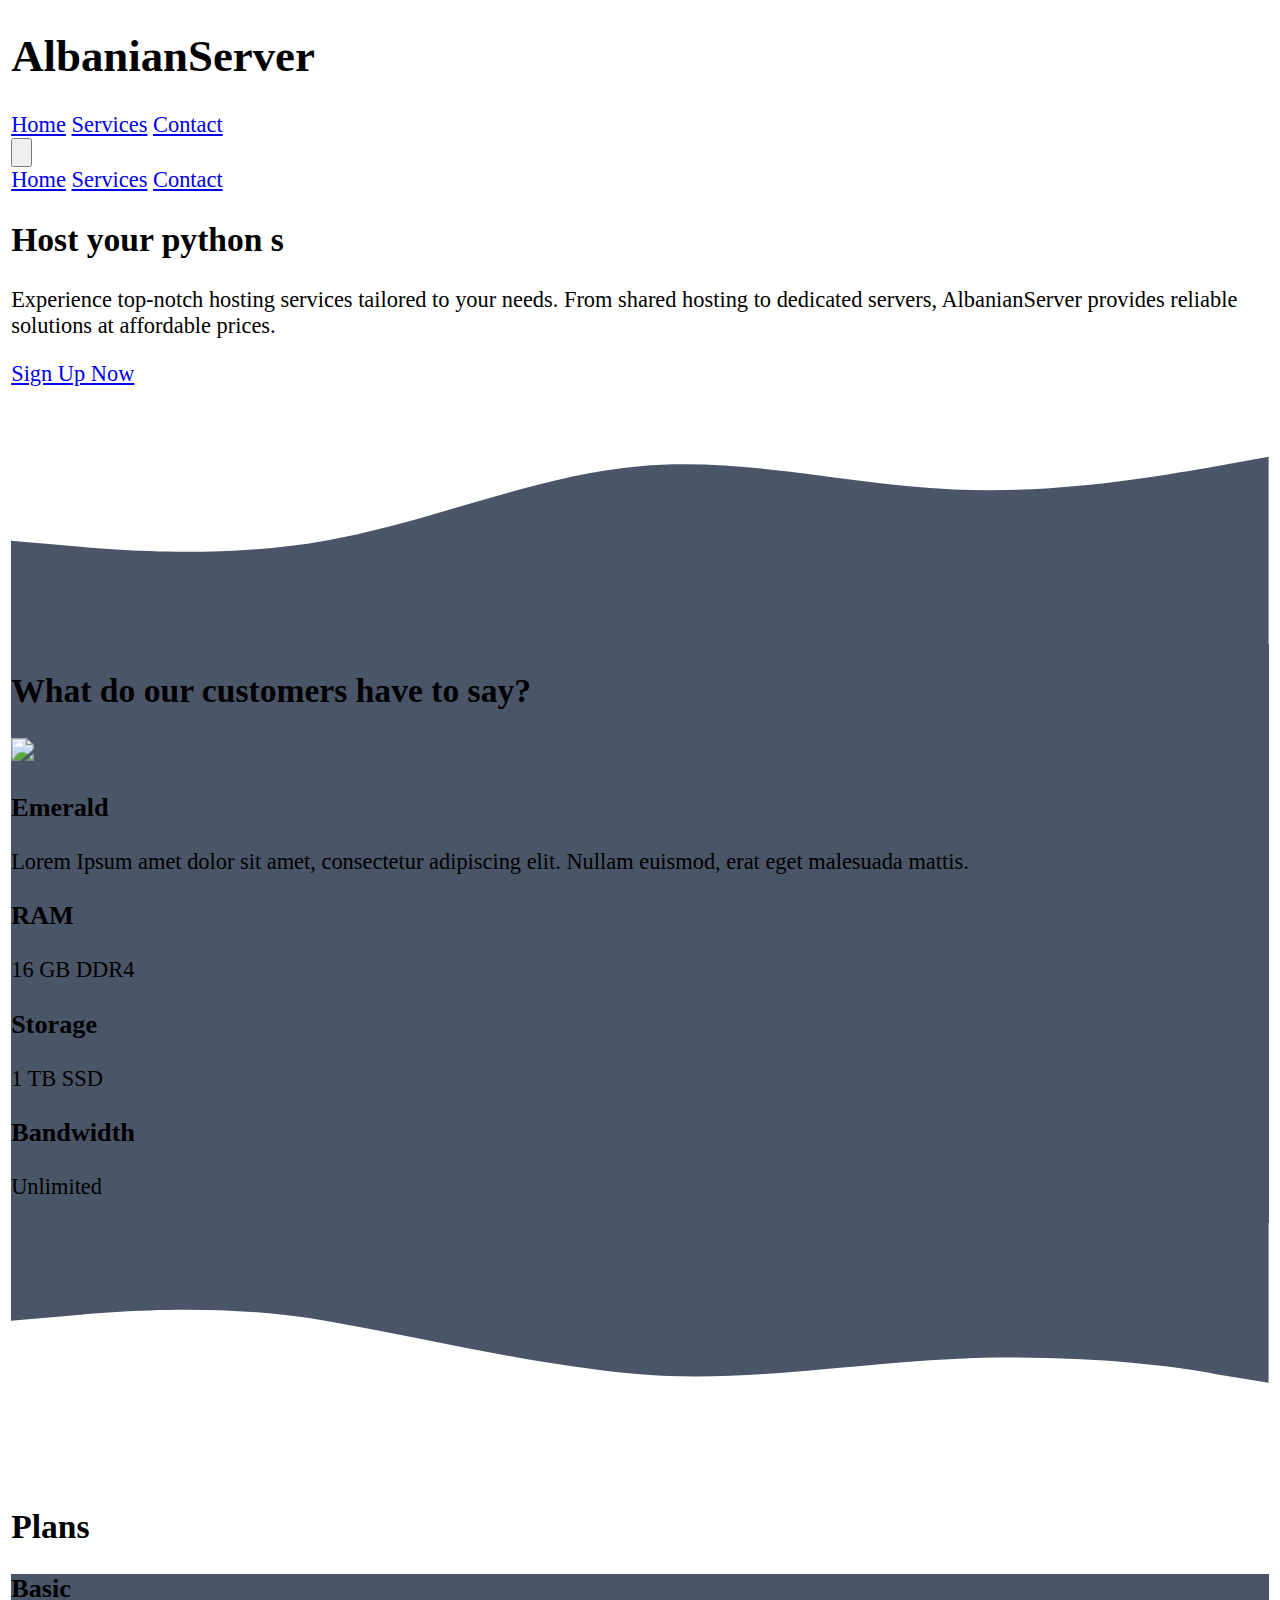
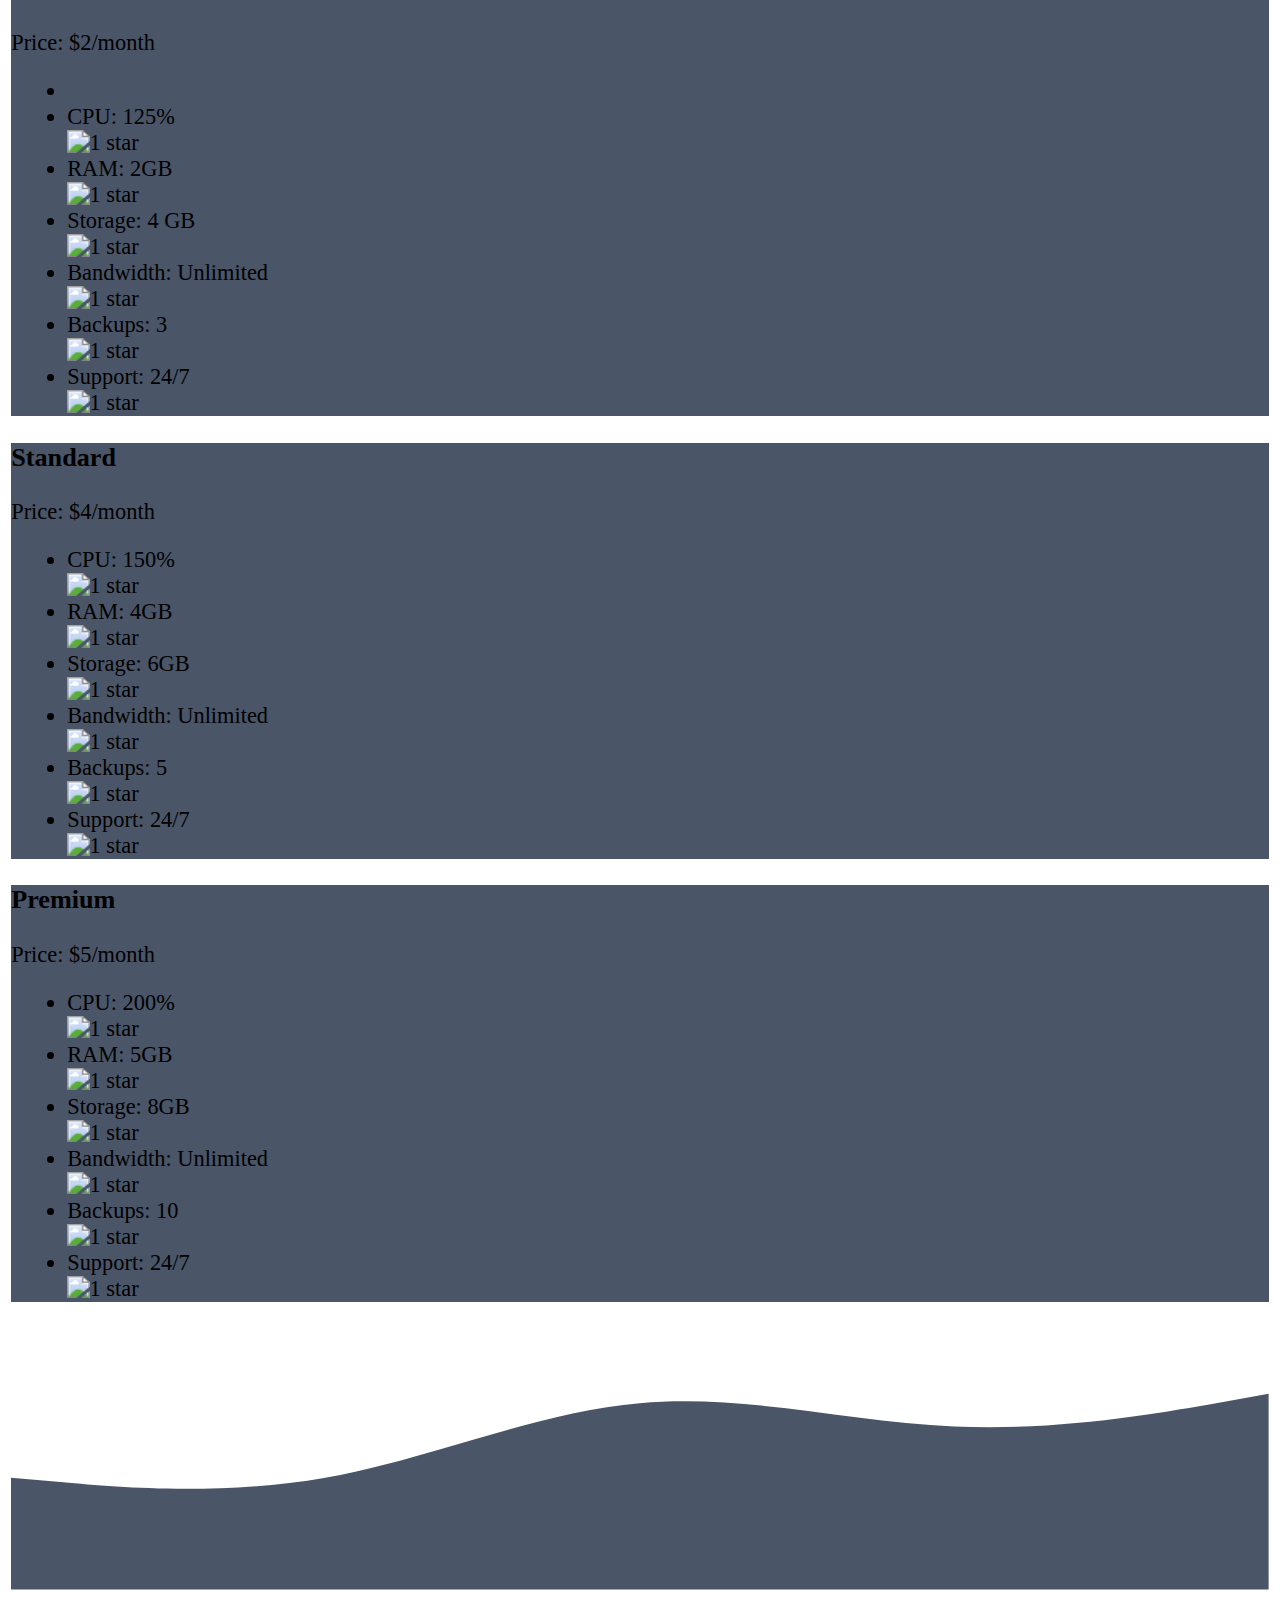
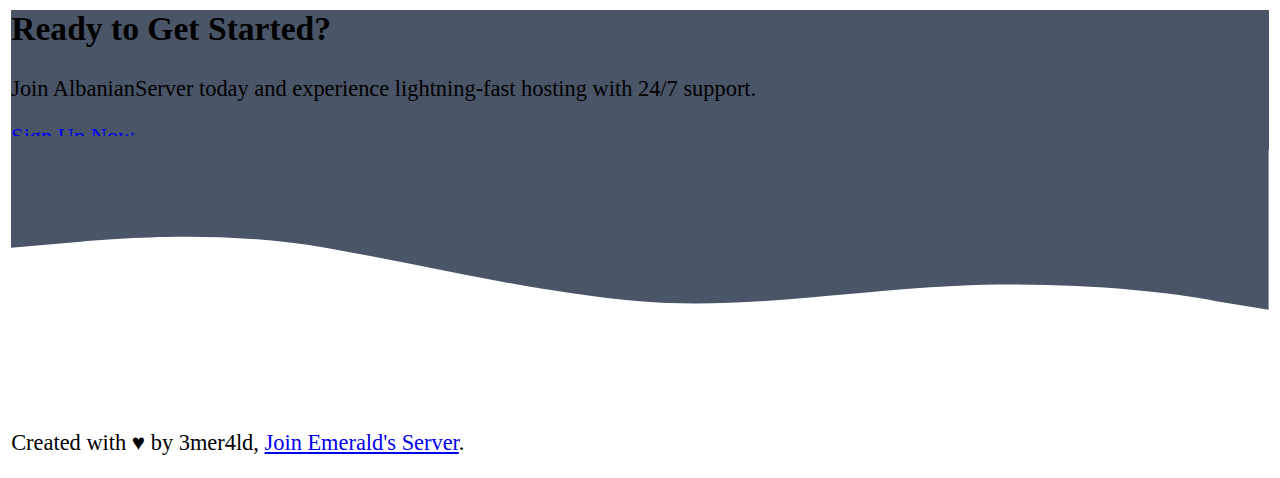
==== index.html @ f584bc6e "Create index.html" ====
<!DOCTYPE html>
<html lang="en">
<head>
  <meta charset="UTF-8">
  <meta http-equiv="X-UA-Compatible" content="IE=edge">
  <meta name="viewport" content="width=device-width, initial-scale=1.0">
  <link rel="icon" href="favicon.ico">
  <link rel="stylesheet" href="out.css">
  <title>Tailwind CSS</title>
  <style>
    body {
      zoom: 140%;
    }

    
  </style>
</head>
<body class="font-sans text-gray-300 bg-gray-800">
  <header class="bg-gray-900 text-white py-4 px-6">
      <div class="container mx-auto flex justify-between items-center">
          <h1 class="text-2xl font-semibold">AlbanianServer</h1>
          <nav class="hidden md:block">
              <a href="#" class="text-white hover:text-gray-200 px-4">Home</a>
              <a href="#" class="text-white hover:text-gray-200 px-4">Services</a>
              <a href="contact.html" class="text-white hover:text-gray-200 px-4">Contact</a>
          </nav>
          <div class="md:hidden">
              <button id="menu-toggle" class="focus:outline-none">
                  <svg class="w-6 h-6" fill="none" stroke="currentColor" viewBox="0 0 24 24" xmlns="http://www.w3.org/2000/svg">
                      <path stroke-linecap="round" stroke-linejoin="round" stroke-width="2" d="M4 6h16M4 12h16m-7 6h7"></path>
                  </svg>
              </button>
          </div>
      </div>
  </header>
  

  <div id="mobile-menu" class="md:hidden hidden bg-gray-900 text-white py-2 px-6">
      <a href="#" class="block text-white hover:text-gray-200 py-2">Home</a>
      <a href="#" class="block text-white hover:text-gray-200 py-2">Services</a>
      <a href="#" class="block text-white hover:text-gray-200 py-2">Contact</a>
  </div>

  <section class="py-16 px-6 text-center">
      <div class="max-w-3xl mx-auto">
          <h2 class="text-3xl font-semibold mb-4">Host your <span id="rotating-text"></span></h2>
          <script>
              const rotatingText = document.getElementById('rotating-text');
            const serverTypes = ["python server", "nodeJS server", "lavalink server", "games server", "discord bot", "voice server"];
              let count = 0;
              let index = 0;
              let currentText = '';
              let letter = '';

              (function type() {
                  currentText = serverTypes[count];
                  letter = currentText.slice(0, ++index);

                  rotatingText.textContent = letter;
                  if (letter.length === currentText.length) {
                      count = (count + 1) % serverTypes.length;
                      index = 0;
                      setTimeout(type, 1000); // Change the timeout according to your preference
                  } else {
                      setTimeout(type, 100); // Change the timeout according to your preference
                  }
              })();
          </script>
          <p class="text-lg text-gray-300 leading-relaxed mb-8">Experience top-notch hosting services tailored to your needs. From shared hosting to dedicated servers, AlbanianServer provides reliable solutions at affordable prices.</p>
          <a href="#" class="bg-gray-900 text-white py-2 px-6 rounded-full inline-block hover:bg-gray-700 transition duration-300">Sign Up Now</a>
      </div>
  </section>


    
  </section>

  <section style="margin: -10px 0; overflow-x: hidden;">
    <svg xmlns="http://www.w3.org/2000/svg" viewBox="0 0 1440 320">
        <path fill="#4A5568" fill-opacity="1" d="M0,192L60,197.3C120,203,240,213,360,192C480,171,600,117,720,106.7C840,96,960,128,1080,133.3C1200,139,1320,117,1380,106.7L1440,96L1440,320L1380,320C1320,320,1200,320,1080,320C960,320,840,320,720,320C600,320,480,320,360,320C240,320,120,320,60,320L0,320Z"></path>
    </svg>
  </section>
  
  <section style="margin: -10px 0; overflow-x: hidden; background-color: #4A5568;" class="py-16 px-6 bg-gray-900 relative">
      <div class="max-w-5xl mx-auto text-center relative z-10">
          <h2 class="text-3xl font-semibold mb-8">What do our customers have to say?</h2>
          <div class="grid grid-cols-1 sm:grid-cols-2 md:grid-cols-4 gap-8">
              <div class="bg-gray-800 rounded-lg shadow-md p-6">
                  <div class="max-w-5xl mx-auto text-center relative z-10">
                      <img src="https://media.discordapp.net/attachments/1208104540012941383/1210733159608619048/5stars.png?ex=65eba21f&is=65d92d1f&hm=128d2cde11e652d298da34489c12daf2bee3301737334279229695e444409c6d&=&format=webp&quality=lossless&width=1021&height=308">
                      <div class="grid grid-cols-1 sm:grid-cols-2 md:grid-cols-4 gap-8">
                              <div class="text-center", style="text-alight: center">
                              <h3 class="text-xl font-semibold mb-4 text-center", style="text-alight: center">Emerald</h3>
                          </div>
                      </div>
                  </div>
                <p>Lorem Ipsum amet dolor sit amet, consectetur adipiscing elit. Nullam euismod, erat eget malesuada mattis.</p>
              </div>
              <div class="bg-gray-800 rounded-lg shadow-md p-6">
                  <h3 class="text-xl font-semibold mb-4">RAM</h3>
                  <p class="text-gray-300">16 GB DDR4</p>
              </div>
              <div class="bg-gray-800 rounded-lg shadow-md p-6">
                  <h3 class="text-xl font-semibold mb-4">Storage</h3>
                  <p class="text-gray-300">1 TB SSD</p>
              </div>
              <div class="bg-gray-800 rounded-lg shadow-md p-6">
                  <h3 class="text-xl font-semibold mb-4">Bandwidth</h3>
                  <p class="text-gray-300">Unlimited</p>
              </div>
          </div>
      </div>
  </section>


      <section style="margin: -10px 0; overflow-x: hidden;">
          <svg xmlns="http://www.w3.org/2000/svg" viewBox="0 0 1440 320">
              <path fill="#4A5568" fill-opacity="1" d="M0,128L60,122.7C120,117,240,107,360,128C480,149,600,179,720,189.3C840,199,960,177,1080,171.7C1200,166,1320,177,1380,189.3L1440,199L1440,0L1380,0C1320,0,1200,0,1080,0C960,0,840,0,720,0C600,0,480,0,360,0C240,0,120,0,60,0L0,0Z">
          </svg>
      </section>

  <section class="py-16 px-6 bg-gray-800 relative">
      <div class="max-w-5xl mx-auto text-center relative z-10">
          <h2 class="text-3xl font-semibold text-white mb-8">Plans</h2>
          <div class="grid grid-cols-1 sm:grid-cols-3 gap-8">
            <div class=" rounded-lg shadow-md p-6", style="background-color: #4A5568">
                  <h3 class="text-xl font-semibold text-white mb-4">Basic</h3>
                  <p class="text-gray-300 mb-4">Price: $2/month</p>
                  <ul class="text-left">
                      <li class="text-gray-300"></li>
                      <li class="text-gray-300">CPU: 125%</li>
                      <img src="3_stars-removebg-preview.png" alt="1 star", style="width: 50%;">
                      <li class="text-gray-300">RAM: 2GB</li>
                      <img src="3_stars-removebg-preview.png" alt="1 star", style="width: 50%;">
                      <li class="text-gray-300">Storage: 4 GB</li>
                      <img src="2_stars-removebg-preview.png" alt="1 star", style="width: 50%;">
                      <li class="text-gray-300">Bandwidth: Unlimited</li>
                      <img src="5_stars-removebg-preview.png" alt="1 star", style="width: 50%;">

                      <li class="text-gray-300">Backups: 3</li>
                      <img src="3_stars-removebg-preview.png" alt="1 star", style="width: 50%;">
                      <li class="text-gray-300">Support: 24/7</li>
                      <img src="5_stars-removebg-preview.png" alt="1 star", style="width: 50%;">

                  </ul>
              </div>
            <div class=" rounded-lg shadow-md p-6", style="background-color: #4A5568">
                  <h3 class="text-xl font-semibold text-white mb-4">Standard</h3>
                  <p class="text-gray-300 mb-4">Price: $4/month</p>
                  <ul class="text-left">
                      <li class="text-gray-300">CPU: 150%</li>
                      <img src="4_stars-removebg-preview.png" alt="1 star", style="width: 50%;">

                      <li class="text-gray-300">RAM: 4GB</li>
                      <img src="4_stars-removebg-preview.png" alt="1 star", style="width: 50%;">

                      <li class="text-gray-300">Storage: 6GB</li>
                    <img src="3_stars-removebg-preview.png" alt="1 star", style="width: 50%;">

                      <li class="text-gray-300">Bandwidth: Unlimited</li>
                    <img src="5_stars-removebg-preview.png" alt="1 star", style="width: 50%;">

                      <li class="text-gray-300">Backups: 5</li>
                    <img src="4_stars-removebg-preview.png" alt="1 star", style="width: 50%;">

                      <li class=text-gray-300">Support: 24/7</li>
                    <img src="5_stars-removebg-preview.png" alt="1 star", style="width: 50%;">

                  </ul>
              </div>
              <div class=" rounded-lg shadow-md p-6", style="background-color: #4A5568">
                  <h3 class="text-xl font-semibold text-white mb-4">Premium</h3>
                  <p class="text-gray-300 mb-4">Price: $5/month</p>
                  <ul class="text-left">
                      <li class="text-gray-300">CPU: 200%</li>
                    <img src="5_stars-removebg-preview.png" alt="1 star", style="width: 50%;">

                      <li class="text-gray-300">RAM: 5GB</li>
                    <img src="5_stars-removebg-preview.png" alt="1 star", style="width: 50%;">

                      <li class="text-gray-300">Storage: 8GB</li>
                    <img src="5_stars-removebg-preview.png" alt="1 star", style="width: 50%;">

                      <li class="text-gray-300">Bandwidth: Unlimited</li>
                    <img src="5_stars-removebg-preview.png" alt="1 star", style="width: 50%;">

                      <li class="text-gray-300">Backups: 10</li>
                    <img src="5_stars-removebg-preview.png" alt="1 star", style="width: 50%;">

                      <li class="text-gray-300">Support: 24/7</li>
                    <img src="5_stars-removebg-preview.png" alt="1 star", style="width: 50%;">

                  </ul>
              </div>
          </div>
      </div>
  </section>

  <section style="margin: -10px 0; overflow-x: hidden;">
    <svg xmlns="http://www.w3.org/2000/svg" viewBox="0 0 1440 320">
        <path fill="#4A5568" fill-opacity="1" d="M0,192L60,197.3C120,203,240,213,360,192C480,171,600,117,720,106.7C840,96,960,128,1080,133.3C1200,139,1320,117,1380,106.7L1440,96L1440,320L1380,320C1320,320,1200,320,1080,320C960,320,840,320,720,320C600,320,480,320,360,320C240,320,120,320,60,320L0,320Z"></path>
    </svg>
  </section>


  <section class="py-16 px-6 text-center", style="background-color: #4A5568;">
      <div class="max-w-3xl mx-auto">
          <h2 class="text-3xl font-semibold mb-4">Ready to Get Started?</h2>
          <p class="text-lg text-gray-300 leading-relaxed mb-8">Join AlbanianServer today and experience lightning-fast hosting with 24/7 support.</p>
          <a href="#" class="bg-gray-900 text-white py-2 px-6 rounded-full inline-block hover:bg-gray-700 transition duration-300">Sign Up Now</a>
      </div>
  </section>

  <section style="margin: -10px 0; overflow-x: hidden;">
      <svg xmlns="http://www.w3.org/2000/svg" viewBox="0 0 1440 320">
          <path fill="#4A5568" fill-opacity="1" d="M0,128L60,122.7C120,117,240,107,360,128C480,149,600,179,720,189.3C840,199,960,177,1080,171.7C1200,166,1320,177,1380,189.3L1440,199L1440,0L1380,0C1320,0,1200,0,1080,0C960,0,840,0,720,0C600,0,480,0,360,0C240,0,120,0,60,0L0,0Z">
      </svg>
  </section>

  <section class="py-6 px-6 text-center">
    <p class="text-gray-300">Created with ♥ by 3mer4ld, <a href="https://discord.gg/rblxgen" class="text-blue-600 hover:underline">Join Emerald's Server</a>.</p>
  </section>

  <script>
      document.getElementById('menu-toggle').addEventListener('click', function() {
          document.getElementById('mobile-menu').classList.toggle('hidden');
      });
  </script>
</body>
</html>
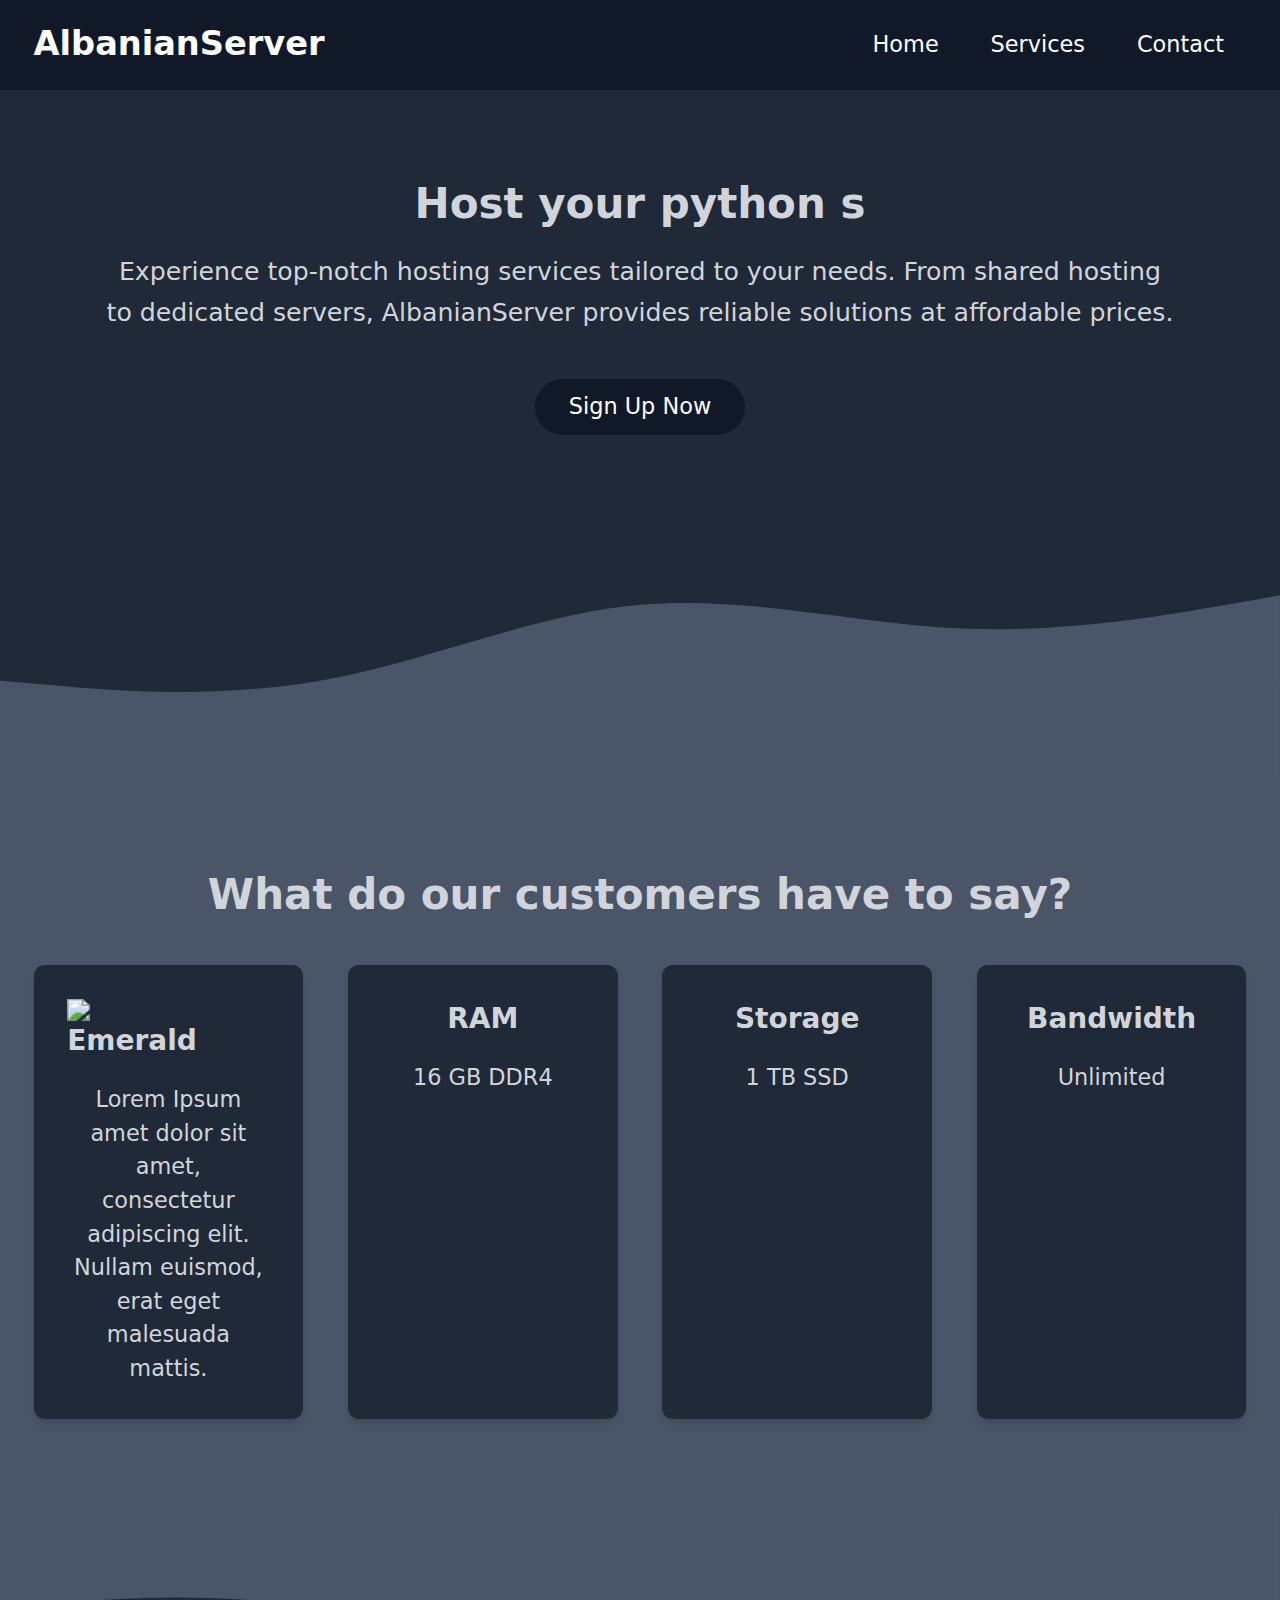
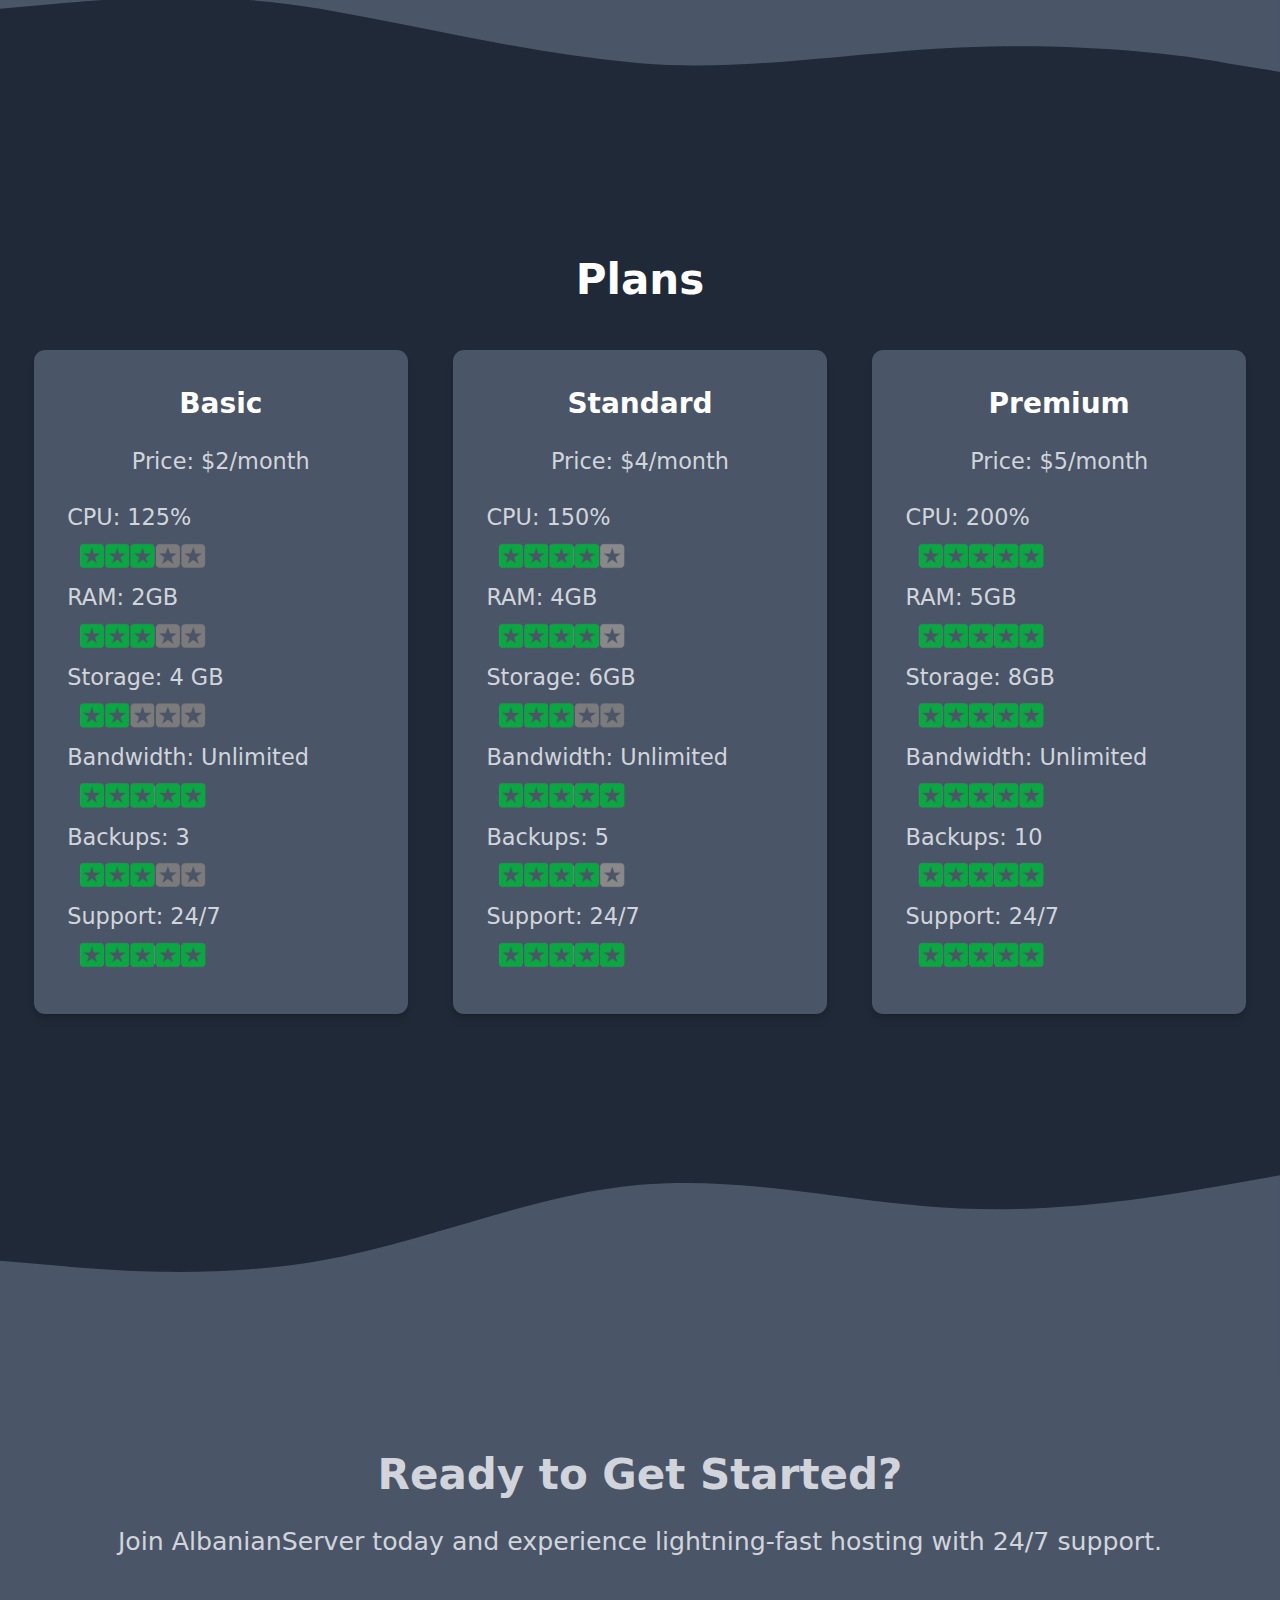
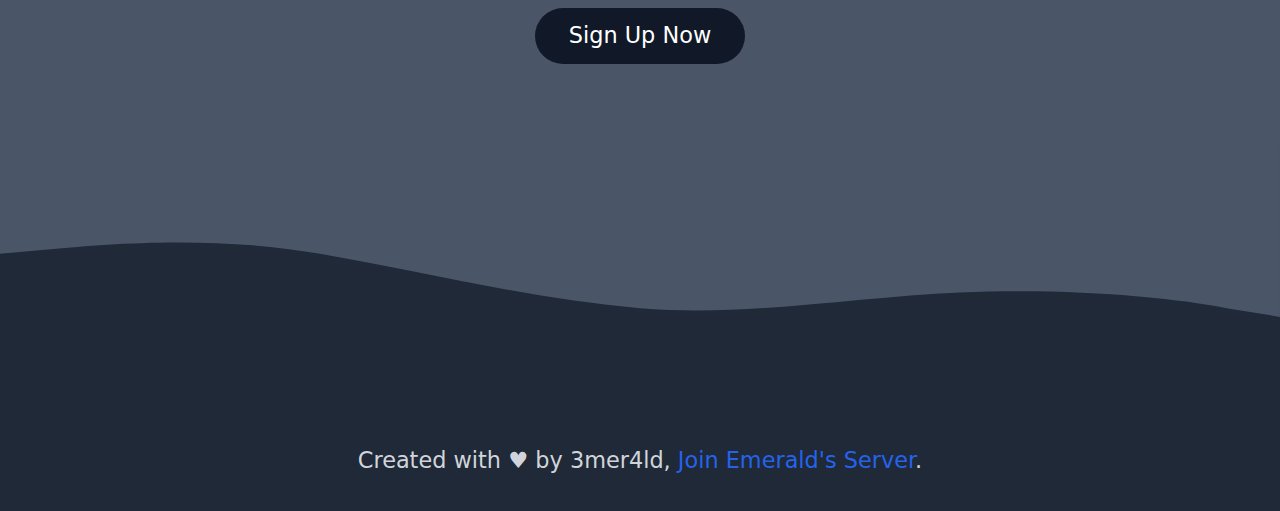
==== commit 3c24ac67: "Update index.html" ====
--- a/index.html
+++ b/index.html
@@ -60,9 +60,9 @@
                   if (letter.length === currentText.length) {
                       count = (count + 1) % serverTypes.length;
                       index = 0;
-                      setTimeout(type, 1000); // Change the timeout according to your preference
+                      setTimeout(type, 1000); 
                   } else {
-                      setTimeout(type, 100); // Change the timeout according to your preference
+                      setTimeout(type, 100); 
                   }
               })();
           </script>
--- a/out.css
+++ b/out.css
@@ -0,0 +1,878 @@
+/*
+! tailwindcss v3.1.8 | MIT License | https://tailwindcss.com
+*/
+
+/*
+1. Prevent padding and border from affecting element width. (https://github.com/mozdevs/cssremedy/issues/4)
+2. Allow adding a border to an element by just adding a border-width. (https://github.com/tailwindcss/tailwindcss/pull/116)
+*/
+
+*,
+::before,
+::after {
+  box-sizing: border-box;
+  /* 1 */
+  border-width: 0;
+  /* 2 */
+  border-style: solid;
+  /* 2 */
+  border-color: #e5e7eb;
+  /* 2 */
+}
+
+::before,
+::after {
+  --tw-content: '';
+}
+
+/*
+1. Use a consistent sensible line-height in all browsers.
+2. Prevent adjustments of font size after orientation changes in iOS.
+3. Use a more readable tab size.
+4. Use the user's configured `sans` font-family by default.
+*/
+
+html {
+  line-height: 1.5;
+  /* 1 */
+  -webkit-text-size-adjust: 100%;
+  /* 2 */
+  -moz-tab-size: 4;
+  /* 3 */
+  -o-tab-size: 4;
+     tab-size: 4;
+  /* 3 */
+  font-family: ui-sans-serif, system-ui, -apple-system, BlinkMacSystemFont, "Segoe UI", Roboto, "Helvetica Neue", Arial, "Noto Sans", sans-serif, "Apple Color Emoji", "Segoe UI Emoji", "Segoe UI Symbol", "Noto Color Emoji";
+  /* 4 */
+}
+
+/*
+1. Remove the margin in all browsers.
+2. Inherit line-height from `html` so users can set them as a class directly on the `html` element.
+*/
+
+body {
+  margin: 0;
+  /* 1 */
+  line-height: inherit;
+  /* 2 */
+}
+
+/*
+1. Add the correct height in Firefox.
+2. Correct the inheritance of border color in Firefox. (https://bugzilla.mozilla.org/show_bug.cgi?id=190655)
+3. Ensure horizontal rules are visible by default.
+*/
+
+hr {
+  height: 0;
+  /* 1 */
+  color: inherit;
+  /* 2 */
+  border-top-width: 1px;
+  /* 3 */
+}
+
+/*
+Add the correct text decoration in Chrome, Edge, and Safari.
+*/
+
+abbr:where([title]) {
+  -webkit-text-decoration: underline dotted;
+          text-decoration: underline dotted;
+}
+
+/*
+Remove the default font size and weight for headings.
+*/
+
+h1,
+h2,
+h3,
+h4,
+h5,
+h6 {
+  font-size: inherit;
+  font-weight: inherit;
+}
+
+/*
+Reset links to optimize for opt-in styling instead of opt-out.
+*/
+
+a {
+  color: inherit;
+  text-decoration: inherit;
+}
+
+/*
+Add the correct font weight in Edge and Safari.
+*/
+
+b,
+strong {
+  font-weight: bolder;
+}
+
+/*
+1. Use the user's configured `mono` font family by default.
+2. Correct the odd `em` font sizing in all browsers.
+*/
+
+code,
+kbd,
+samp,
+pre {
+  font-family: ui-monospace, SFMono-Regular, Menlo, Monaco, Consolas, "Liberation Mono", "Courier New", monospace;
+  /* 1 */
+  font-size: 1em;
+  /* 2 */
+}
+
+/*
+Add the correct font size in all browsers.
+*/
+
+small {
+  font-size: 80%;
+}
+
+/*
+Prevent `sub` and `sup` elements from affecting the line height in all browsers.
+*/
+
+sub,
+sup {
+  font-size: 75%;
+  line-height: 0;
+  position: relative;
+  vertical-align: baseline;
+}
+
+sub {
+  bottom: -0.25em;
+}
+
+sup {
+  top: -0.5em;
+}
+
+/*
+1. Remove text indentation from table contents in Chrome and Safari. (https://bugs.chromium.org/p/chromium/issues/detail?id=999088, https://bugs.webkit.org/show_bug.cgi?id=201297)
+2. Correct table border color inheritance in all Chrome and Safari. (https://bugs.chromium.org/p/chromium/issues/detail?id=935729, https://bugs.webkit.org/show_bug.cgi?id=195016)
+3. Remove gaps between table borders by default.
+*/
+
+table {
+  text-indent: 0;
+  /* 1 */
+  border-color: inherit;
+  /* 2 */
+  border-collapse: collapse;
+  /* 3 */
+}
+
+/*
+1. Change the font styles in all browsers.
+2. Remove the margin in Firefox and Safari.
+3. Remove default padding in all browsers.
+*/
+
+button,
+input,
+optgroup,
+select,
+textarea {
+  font-family: inherit;
+  /* 1 */
+  font-size: 100%;
+  /* 1 */
+  font-weight: inherit;
+  /* 1 */
+  line-height: inherit;
+  /* 1 */
+  color: inherit;
+  /* 1 */
+  margin: 0;
+  /* 2 */
+  padding: 0;
+  /* 3 */
+}
+
+/*
+Remove the inheritance of text transform in Edge and Firefox.
+*/
+
+button,
+select {
+  text-transform: none;
+}
+
+/*
+1. Correct the inability to style clickable types in iOS and Safari.
+2. Remove default button styles.
+*/
+
+button,
+[type='button'],
+[type='reset'],
+[type='submit'] {
+  -webkit-appearance: button;
+  /* 1 */
+  background-color: transparent;
+  /* 2 */
+  background-image: none;
+  /* 2 */
+}
+
+/*
+Use the modern Firefox focus style for all focusable elements.
+*/
+
+:-moz-focusring {
+  outline: auto;
+}
+
+/*
+Remove the additional `:invalid` styles in Firefox. (https://github.com/mozilla/gecko-dev/blob/2f9eacd9d3d995c937b4251a5557d95d494c9be1/layout/style/res/forms.css#L728-L737)
+*/
+
+:-moz-ui-invalid {
+  box-shadow: none;
+}
+
+/*
+Add the correct vertical alignment in Chrome and Firefox.
+*/
+
+progress {
+  vertical-align: baseline;
+}
+
+/*
+Correct the cursor style of increment and decrement buttons in Safari.
+*/
+
+::-webkit-inner-spin-button,
+::-webkit-outer-spin-button {
+  height: auto;
+}
+
+/*
+1. Correct the odd appearance in Chrome and Safari.
+2. Correct the outline style in Safari.
+*/
+
+[type='search'] {
+  -webkit-appearance: textfield;
+  /* 1 */
+  outline-offset: -2px;
+  /* 2 */
+}
+
+/*
+Remove the inner padding in Chrome and Safari on macOS.
+*/
+
+::-webkit-search-decoration {
+  -webkit-appearance: none;
+}
+
+/*
+1. Correct the inability to style clickable types in iOS and Safari.
+2. Change font properties to `inherit` in Safari.
+*/
+
+::-webkit-file-upload-button {
+  -webkit-appearance: button;
+  /* 1 */
+  font: inherit;
+  /* 2 */
+}
+
+/*
+Add the correct display in Chrome and Safari.
+*/
+
+summary {
+  display: list-item;
+}
+
+/*
+Removes the default spacing and border for appropriate elements.
+*/
+
+blockquote,
+dl,
+dd,
+h1,
+h2,
+h3,
+h4,
+h5,
+h6,
+hr,
+figure,
+p,
+pre {
+  margin: 0;
+}
+
+fieldset {
+  margin: 0;
+  padding: 0;
+}
+
+legend {
+  padding: 0;
+}
+
+ol,
+ul,
+menu {
+  list-style: none;
+  margin: 0;
+  padding: 0;
+}
+
+/*
+Prevent resizing textareas horizontally by default.
+*/
+
+textarea {
+  resize: vertical;
+}
+
+/*
+1. Reset the default placeholder opacity in Firefox. (https://github.com/tailwindlabs/tailwindcss/issues/3300)
+2. Set the default placeholder color to the user's configured gray 400 color.
+*/
+
+input::-moz-placeholder, textarea::-moz-placeholder {
+  opacity: 1;
+  /* 1 */
+  color: #9ca3af;
+  /* 2 */
+}
+
+input::placeholder,
+textarea::placeholder {
+  opacity: 1;
+  /* 1 */
+  color: #9ca3af;
+  /* 2 */
+}
+
+/*
+Set the default cursor for buttons.
+*/
+
+button,
+[role="button"] {
+  cursor: pointer;
+}
+
+/*
+Make sure disabled buttons don't get the pointer cursor.
+*/
+
+:disabled {
+  cursor: default;
+}
+
+/*
+1. Make replaced elements `display: block` by default. (https://github.com/mozdevs/cssremedy/issues/14)
+2. Add `vertical-align: middle` to align replaced elements more sensibly by default. (https://github.com/jensimmons/cssremedy/issues/14#issuecomment-634934210)
+   This can trigger a poorly considered lint error in some tools but is included by design.
+*/
+
+img,
+svg,
+video,
+canvas,
+audio,
+iframe,
+embed,
+object {
+  display: block;
+  /* 1 */
+  vertical-align: middle;
+  /* 2 */
+}
+
+/*
+Constrain images and videos to the parent width and preserve their intrinsic aspect ratio. (https://github.com/mozdevs/cssremedy/issues/14)
+*/
+
+img,
+video {
+  max-width: 100%;
+  height: auto;
+}
+
+*, ::before, ::after {
+  --tw-border-spacing-x: 0;
+  --tw-border-spacing-y: 0;
+  --tw-translate-x: 0;
+  --tw-translate-y: 0;
+  --tw-rotate: 0;
+  --tw-skew-x: 0;
+  --tw-skew-y: 0;
+  --tw-scale-x: 1;
+  --tw-scale-y: 1;
+  --tw-pan-x:  ;
+  --tw-pan-y:  ;
+  --tw-pinch-zoom:  ;
+  --tw-scroll-snap-strictness: proximity;
+  --tw-ordinal:  ;
+  --tw-slashed-zero:  ;
+  --tw-numeric-figure:  ;
+  --tw-numeric-spacing:  ;
+  --tw-numeric-fraction:  ;
+  --tw-ring-inset:  ;
+  --tw-ring-offset-width: 0px;
+  --tw-ring-offset-color: #fff;
+  --tw-ring-color: rgb(59 130 246 / 0.5);
+  --tw-ring-offset-shadow: 0 0 #0000;
+  --tw-ring-shadow: 0 0 #0000;
+  --tw-shadow: 0 0 #0000;
+  --tw-shadow-colored: 0 0 #0000;
+  --tw-blur:  ;
+  --tw-brightness:  ;
+  --tw-contrast:  ;
+  --tw-grayscale:  ;
+  --tw-hue-rotate:  ;
+  --tw-invert:  ;
+  --tw-saturate:  ;
+  --tw-sepia:  ;
+  --tw-drop-shadow:  ;
+  --tw-backdrop-blur:  ;
+  --tw-backdrop-brightness:  ;
+  --tw-backdrop-contrast:  ;
+  --tw-backdrop-grayscale:  ;
+  --tw-backdrop-hue-rotate:  ;
+  --tw-backdrop-invert:  ;
+  --tw-backdrop-opacity:  ;
+  --tw-backdrop-saturate:  ;
+  --tw-backdrop-sepia:  ;
+}
+
+::-webkit-backdrop {
+  --tw-border-spacing-x: 0;
+  --tw-border-spacing-y: 0;
+  --tw-translate-x: 0;
+  --tw-translate-y: 0;
+  --tw-rotate: 0;
+  --tw-skew-x: 0;
+  --tw-skew-y: 0;
+  --tw-scale-x: 1;
+  --tw-scale-y: 1;
+  --tw-pan-x:  ;
+  --tw-pan-y:  ;
+  --tw-pinch-zoom:  ;
+  --tw-scroll-snap-strictness: proximity;
+  --tw-ordinal:  ;
+  --tw-slashed-zero:  ;
+  --tw-numeric-figure:  ;
+  --tw-numeric-spacing:  ;
+  --tw-numeric-fraction:  ;
+  --tw-ring-inset:  ;
+  --tw-ring-offset-width: 0px;
+  --tw-ring-offset-color: #fff;
+  --tw-ring-color: rgb(59 130 246 / 0.5);
+  --tw-ring-offset-shadow: 0 0 #0000;
+  --tw-ring-shadow: 0 0 #0000;
+  --tw-shadow: 0 0 #0000;
+  --tw-shadow-colored: 0 0 #0000;
+  --tw-blur:  ;
+  --tw-brightness:  ;
+  --tw-contrast:  ;
+  --tw-grayscale:  ;
+  --tw-hue-rotate:  ;
+  --tw-invert:  ;
+  --tw-saturate:  ;
+  --tw-sepia:  ;
+  --tw-drop-shadow:  ;
+  --tw-backdrop-blur:  ;
+  --tw-backdrop-brightness:  ;
+  --tw-backdrop-contrast:  ;
+  --tw-backdrop-grayscale:  ;
+  --tw-backdrop-hue-rotate:  ;
+  --tw-backdrop-invert:  ;
+  --tw-backdrop-opacity:  ;
+  --tw-backdrop-saturate:  ;
+  --tw-backdrop-sepia:  ;
+}
+
+::backdrop {
+  --tw-border-spacing-x: 0;
+  --tw-border-spacing-y: 0;
+  --tw-translate-x: 0;
+  --tw-translate-y: 0;
+  --tw-rotate: 0;
+  --tw-skew-x: 0;
+  --tw-skew-y: 0;
+  --tw-scale-x: 1;
+  --tw-scale-y: 1;
+  --tw-pan-x:  ;
+  --tw-pan-y:  ;
+  --tw-pinch-zoom:  ;
+  --tw-scroll-snap-strictness: proximity;
+  --tw-ordinal:  ;
+  --tw-slashed-zero:  ;
+  --tw-numeric-figure:  ;
+  --tw-numeric-spacing:  ;
+  --tw-numeric-fraction:  ;
+  --tw-ring-inset:  ;
+  --tw-ring-offset-width: 0px;
+  --tw-ring-offset-color: #fff;
+  --tw-ring-color: rgb(59 130 246 / 0.5);
+  --tw-ring-offset-shadow: 0 0 #0000;
+  --tw-ring-shadow: 0 0 #0000;
+  --tw-shadow: 0 0 #0000;
+  --tw-shadow-colored: 0 0 #0000;
+  --tw-blur:  ;
+  --tw-brightness:  ;
+  --tw-contrast:  ;
+  --tw-grayscale:  ;
+  --tw-hue-rotate:  ;
+  --tw-invert:  ;
+  --tw-saturate:  ;
+  --tw-sepia:  ;
+  --tw-drop-shadow:  ;
+  --tw-backdrop-blur:  ;
+  --tw-backdrop-brightness:  ;
+  --tw-backdrop-contrast:  ;
+  --tw-backdrop-grayscale:  ;
+  --tw-backdrop-hue-rotate:  ;
+  --tw-backdrop-invert:  ;
+  --tw-backdrop-opacity:  ;
+  --tw-backdrop-saturate:  ;
+  --tw-backdrop-sepia:  ;
+}
+
+.container {
+  width: 100%;
+}
+
+@media (min-width: 640px) {
+  .container {
+    max-width: 640px;
+  }
+}
+
+@media (min-width: 768px) {
+  .container {
+    max-width: 768px;
+  }
+}
+
+@media (min-width: 1024px) {
+  .container {
+    max-width: 1024px;
+  }
+}
+
+@media (min-width: 1280px) {
+  .container {
+    max-width: 1280px;
+  }
+}
+
+@media (min-width: 1536px) {
+  .container {
+    max-width: 1536px;
+  }
+}
+
+.relative {
+  position: relative;
+}
+
+.z-10 {
+  z-index: 10;
+}
+
+.mx-auto {
+  margin-left: auto;
+  margin-right: auto;
+}
+
+.mb-4 {
+  margin-bottom: 1rem;
+}
+
+.mb-8 {
+  margin-bottom: 2rem;
+}
+
+.block {
+  display: block;
+}
+
+.inline-block {
+  display: inline-block;
+}
+
+.flex {
+  display: flex;
+}
+
+.grid {
+  display: grid;
+}
+
+.hidden {
+  display: none;
+}
+
+.h-6 {
+  height: 1.5rem;
+}
+
+.w-6 {
+  width: 1.5rem;
+}
+
+.max-w-3xl {
+  max-width: 48rem;
+}
+
+.max-w-5xl {
+  max-width: 64rem;
+}
+
+.grid-cols-1 {
+  grid-template-columns: repeat(1, minmax(0, 1fr));
+}
+
+.items-center {
+  align-items: center;
+}
+
+.justify-center {
+  justify-content: center;
+}
+
+.justify-between {
+  justify-content: space-between;
+}
+
+.gap-8 {
+  gap: 2rem;
+}
+
+.space-x-8 > :not([hidden]) ~ :not([hidden]) {
+  --tw-space-x-reverse: 0;
+  margin-right: calc(2rem * var(--tw-space-x-reverse));
+  margin-left: calc(2rem * calc(1 - var(--tw-space-x-reverse)));
+}
+
+.rounded-full {
+  border-radius: 9999px;
+}
+
+.rounded-lg {
+  border-radius: 0.5rem;
+}
+
+.bg-gray-100 {
+  --tw-bg-opacity: 1;
+  background-color: rgb(243 244 246 / var(--tw-bg-opacity));
+}
+
+.bg-blue-600 {
+  --tw-bg-opacity: 1;
+  background-color: rgb(37 99 235 / var(--tw-bg-opacity));
+}
+
+.bg-gray-800 {
+  --tw-bg-opacity: 1;
+  background-color: rgb(31 41 55 / var(--tw-bg-opacity));
+}
+
+.bg-gray-900 {
+  --tw-bg-opacity: 1;
+  background-color: rgb(17 24 39 / var(--tw-bg-opacity));
+}
+
+.p-6 {
+  padding: 1.5rem;
+}
+
+.py-4 {
+  padding-top: 1rem;
+  padding-bottom: 1rem;
+}
+
+.px-6 {
+  padding-left: 1.5rem;
+  padding-right: 1.5rem;
+}
+
+.px-4 {
+  padding-left: 1rem;
+  padding-right: 1rem;
+}
+
+.py-2 {
+  padding-top: 0.5rem;
+  padding-bottom: 0.5rem;
+}
+
+.py-16 {
+  padding-top: 4rem;
+  padding-bottom: 4rem;
+}
+
+.py-3 {
+  padding-top: 0.75rem;
+  padding-bottom: 0.75rem;
+}
+
+.px-8 {
+  padding-left: 2rem;
+  padding-right: 2rem;
+}
+
+.py-6 {
+  padding-top: 1.5rem;
+  padding-bottom: 1.5rem;
+}
+
+.text-left {
+  text-align: left;
+}
+
+.text-center {
+  text-align: center;
+}
+
+.font-sans {
+  font-family: ui-sans-serif, system-ui, -apple-system, BlinkMacSystemFont, "Segoe UI", Roboto, "Helvetica Neue", Arial, "Noto Sans", sans-serif, "Apple Color Emoji", "Segoe UI Emoji", "Segoe UI Symbol", "Noto Color Emoji";
+}
+
+.text-2xl {
+  font-size: 1.5rem;
+  line-height: 2rem;
+}
+
+.text-3xl {
+  font-size: 1.875rem;
+  line-height: 2.25rem;
+}
+
+.text-lg {
+  font-size: 1.125rem;
+  line-height: 1.75rem;
+}
+
+.text-xl {
+  font-size: 1.25rem;
+  line-height: 1.75rem;
+}
+
+.font-semibold {
+  font-weight: 600;
+}
+
+.leading-relaxed {
+  line-height: 1.625;
+}
+
+.text-gray-900 {
+  --tw-text-opacity: 1;
+  color: rgb(17 24 39 / var(--tw-text-opacity));
+}
+
+.text-white {
+  --tw-text-opacity: 1;
+  color: rgb(255 255 255 / var(--tw-text-opacity));
+}
+
+.text-gray-700 {
+  --tw-text-opacity: 1;
+  color: rgb(55 65 81 / var(--tw-text-opacity));
+}
+
+.text-blue-600 {
+  --tw-text-opacity: 1;
+  color: rgb(37 99 235 / var(--tw-text-opacity));
+}
+
+.text-gray-300 {
+  --tw-text-opacity: 1;
+  color: rgb(209 213 219 / var(--tw-text-opacity));
+}
+
+.shadow-md {
+  --tw-shadow: 0 4px 6px -1px rgb(0 0 0 / 0.1), 0 2px 4px -2px rgb(0 0 0 / 0.1);
+  --tw-shadow-colored: 0 4px 6px -1px var(--tw-shadow-color), 0 2px 4px -2px var(--tw-shadow-color);
+  box-shadow: var(--tw-ring-offset-shadow, 0 0 #0000), var(--tw-ring-shadow, 0 0 #0000), var(--tw-shadow);
+}
+
+.transition {
+  transition-property: color, background-color, border-color, fill, stroke, opacity, box-shadow, transform, filter, -webkit-text-decoration-color, -webkit-backdrop-filter;
+  transition-property: color, background-color, border-color, text-decoration-color, fill, stroke, opacity, box-shadow, transform, filter, backdrop-filter;
+  transition-property: color, background-color, border-color, text-decoration-color, fill, stroke, opacity, box-shadow, transform, filter, backdrop-filter, -webkit-text-decoration-color, -webkit-backdrop-filter;
+  transition-timing-function: cubic-bezier(0.4, 0, 0.2, 1);
+  transition-duration: 150ms;
+}
+
+.duration-300 {
+  transition-duration: 300ms;
+}
+
+.hover\:bg-blue-700:hover {
+  --tw-bg-opacity: 1;
+  background-color: rgb(29 78 216 / var(--tw-bg-opacity));
+}
+
+.hover\:bg-gray-900:hover {
+  --tw-bg-opacity: 1;
+  background-color: rgb(17 24 39 / var(--tw-bg-opacity));
+}
+
+.hover\:bg-gray-700:hover {
+  --tw-bg-opacity: 1;
+  background-color: rgb(55 65 81 / var(--tw-bg-opacity));
+}
+
+.hover\:text-gray-200:hover {
+  --tw-text-opacity: 1;
+  color: rgb(229 231 235 / var(--tw-text-opacity));
+}
+
+.hover\:underline:hover {
+  -webkit-text-decoration-line: underline;
+          text-decoration-line: underline;
+}
+
+.focus\:outline-none:focus {
+  outline: 2px solid transparent;
+  outline-offset: 2px;
+}
+
+@media (min-width: 640px) {
+  .sm\:grid-cols-2 {
+    grid-template-columns: repeat(2, minmax(0, 1fr));
+  }
+
+  .sm\:grid-cols-3 {
+    grid-template-columns: repeat(3, minmax(0, 1fr));
+  }
+}
+
+@media (min-width: 768px) {
+  .md\:block {
+    display: block;
+  }
+
+  .md\:hidden {
+    display: none;
+  }
+
+  .md\:grid-cols-4 {
+    grid-template-columns: repeat(4, minmax(0, 1fr));
+  }
+}
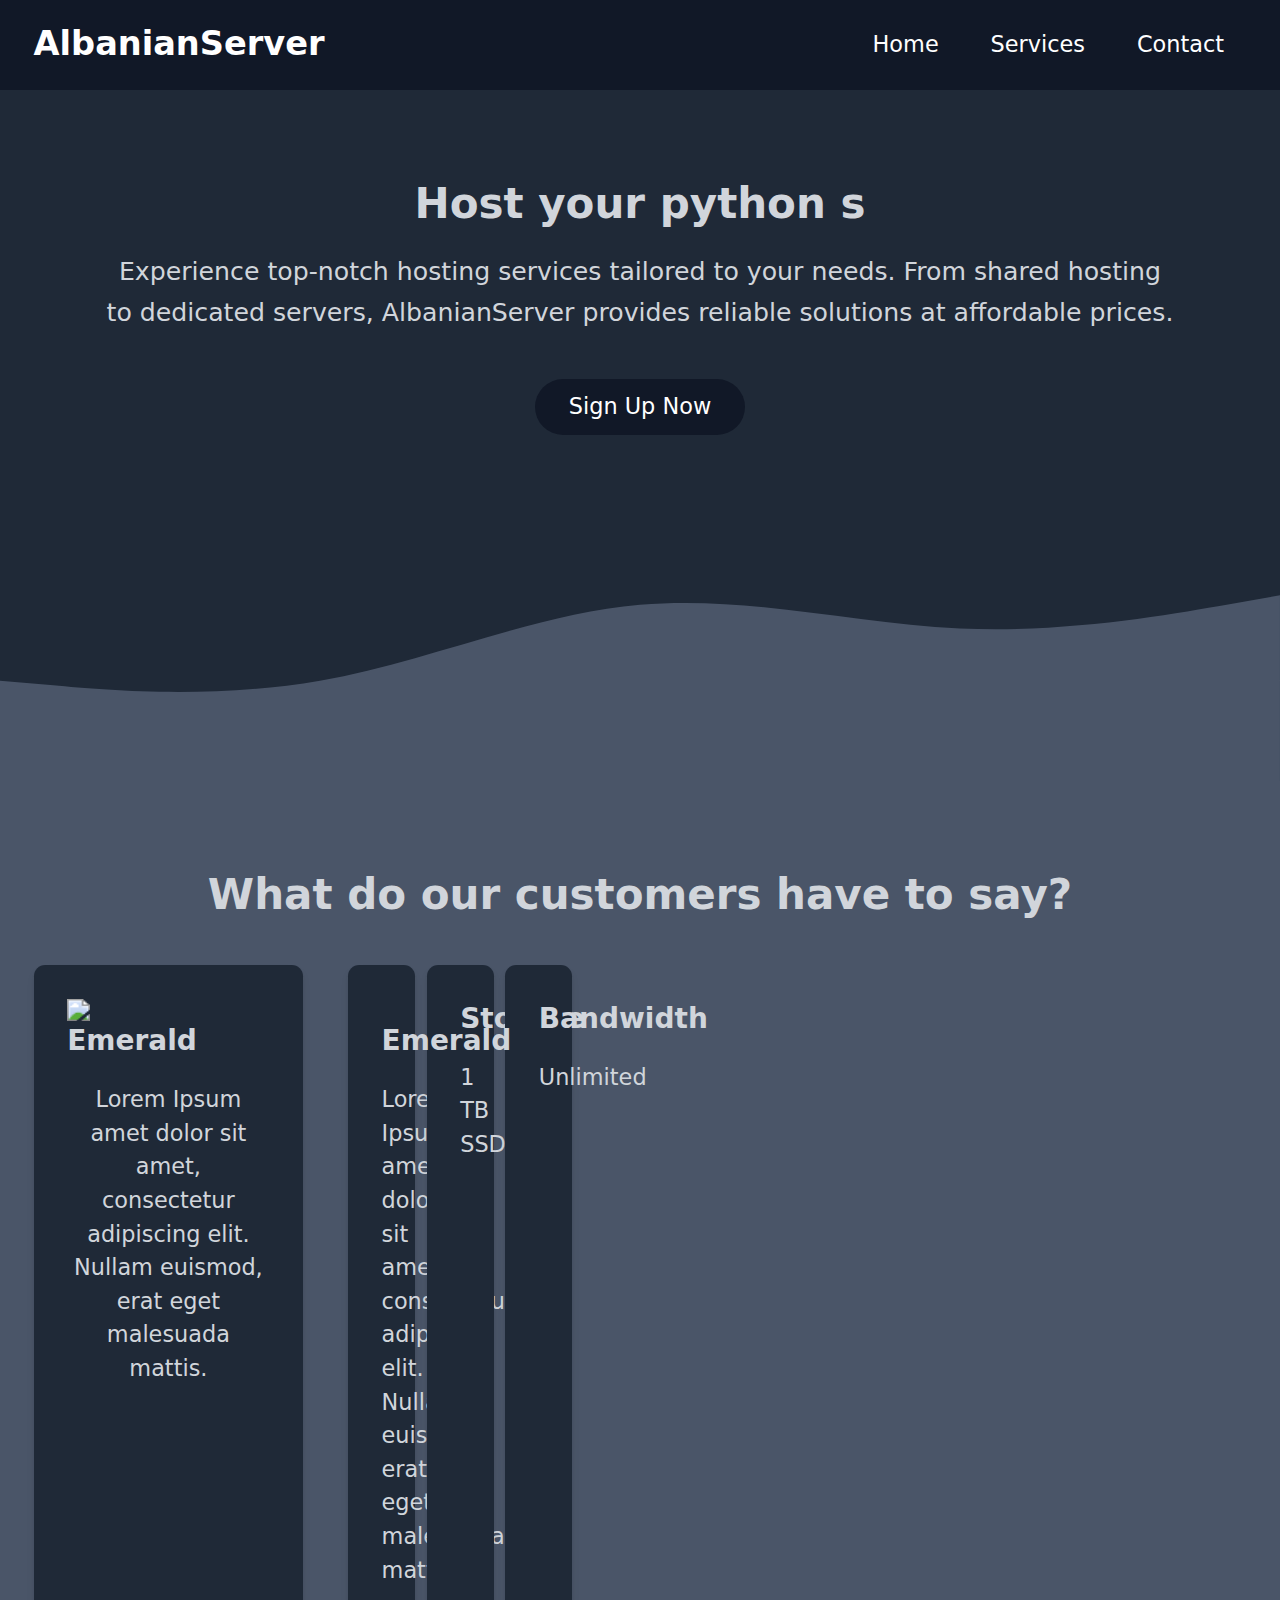
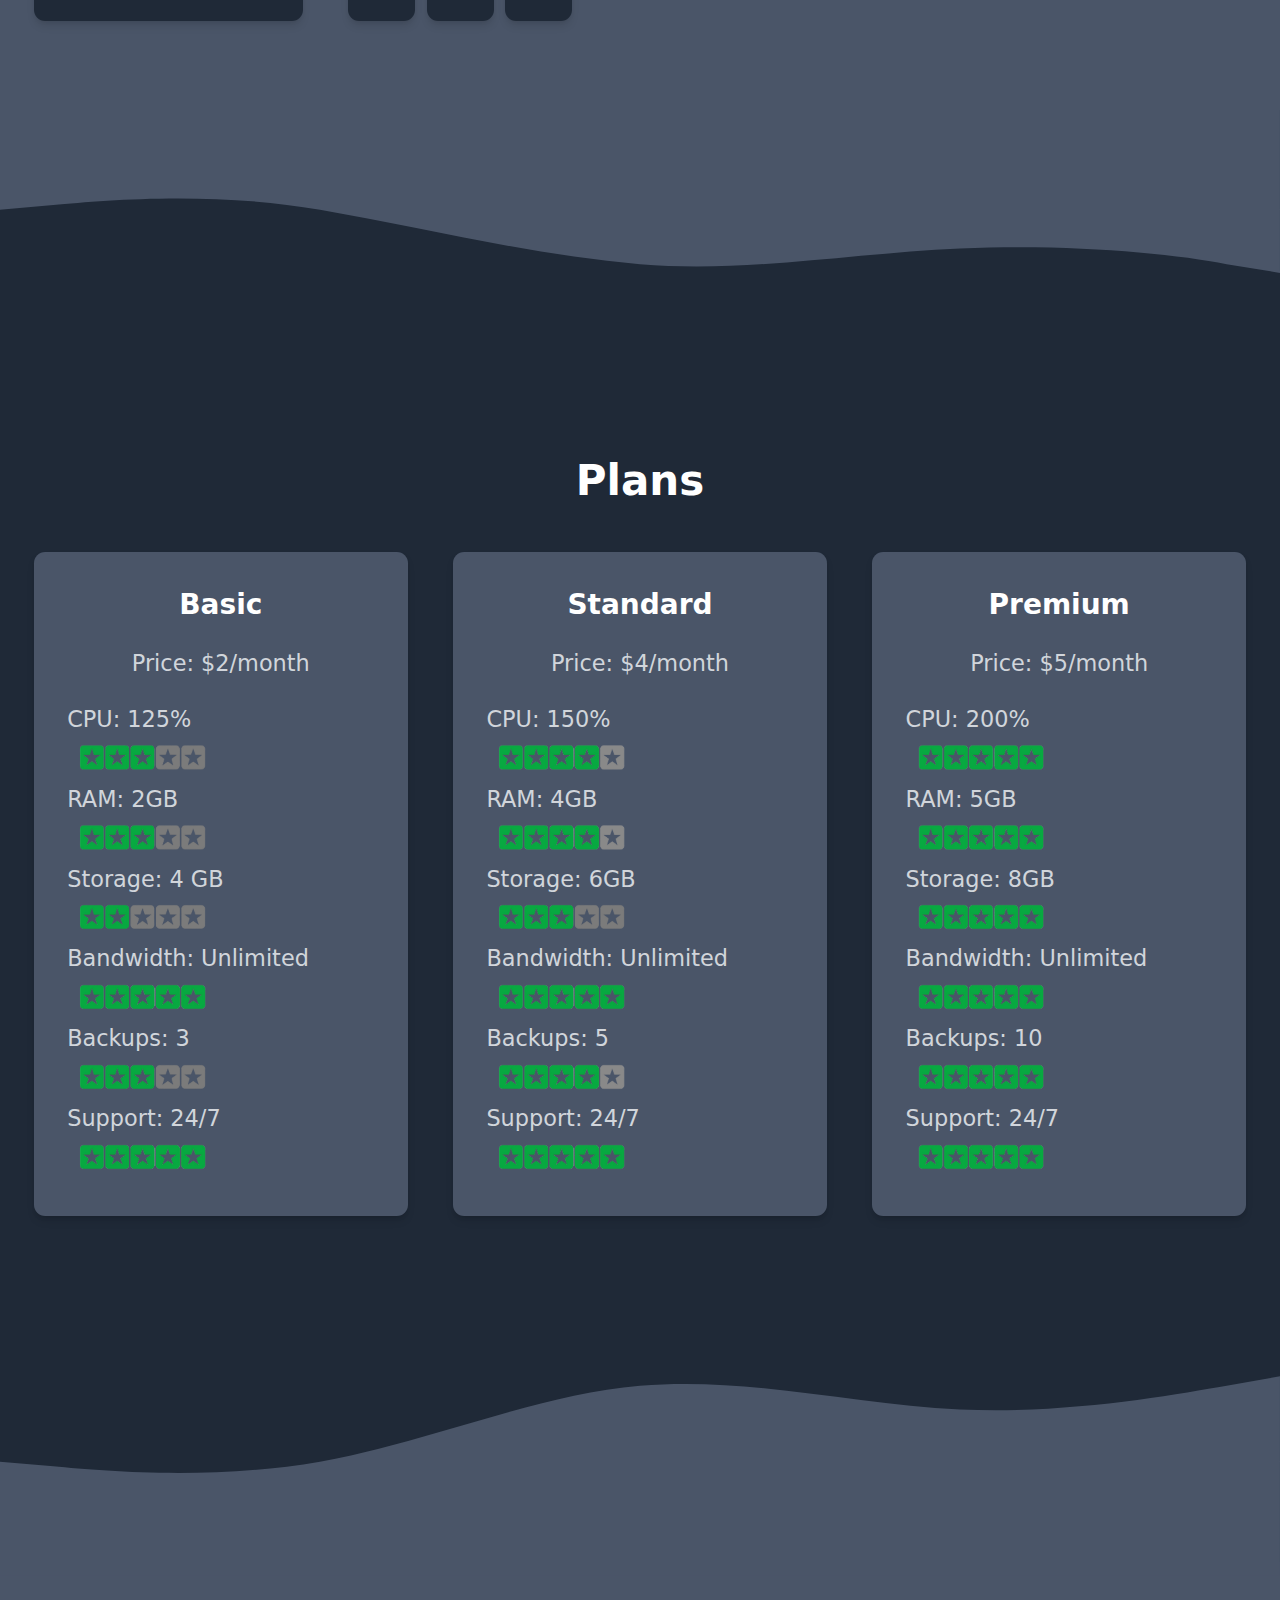
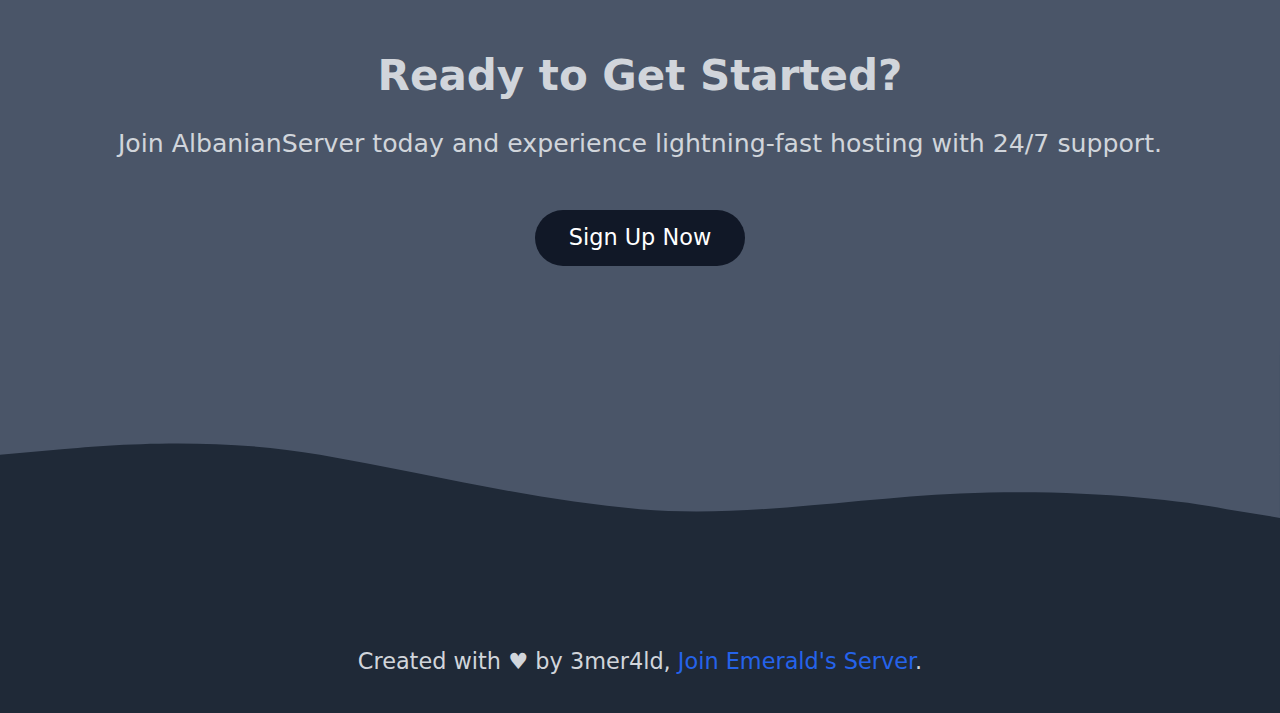
==== commit 7e0e3e21: "Update index.html" ====
--- a/index.html
+++ b/index.html
@@ -96,9 +96,17 @@
                   </div>
                 <p>Lorem Ipsum amet dolor sit amet, consectetur adipiscing elit. Nullam euismod, erat eget malesuada mattis.</p>
               </div>
-              <div class="bg-gray-800 rounded-lg shadow-md p-6">
-                  <h3 class="text-xl font-semibold mb-4">RAM</h3>
-                  <p class="text-gray-300">16 GB DDR4</p>
+                        <div class="grid grid-cols-1 sm:grid-cols-2 md:grid-cols-4 gap-8">
+              <div class="bg-gray-800 rounded-lg shadow-md p-6">
+                  <div class="max-w-5xl mx-auto text-center relative z-10">
+                      <img src="https://media.discordapp.net/attachments/1208104540012941383/1210733159608619048/5stars.png?ex=65eba21f&is=65d92d1f&hm=128d2cde11e652d298da34489c12daf2bee3301737334279229695e444409c6d&=&format=webp&quality=lossless&width=1021&height=308">
+                      <div class="grid grid-cols-1 sm:grid-cols-2 md:grid-cols-4 gap-8">
+                              <div class="text-center", style="text-alight: center">
+                              <h3 class="text-xl font-semibold mb-4 text-center", style="text-alight: center">Emerald</h3>
+                          </div>
+                      </div>
+                  </div>
+                <p>Lorem Ipsum amet dolor sit amet, consectetur adipiscing elit. Nullam euismod, erat eget malesuada mattis.</p>
               </div>
               <div class="bg-gray-800 rounded-lg shadow-md p-6">
                   <h3 class="text-xl font-semibold mb-4">Storage</h3>
